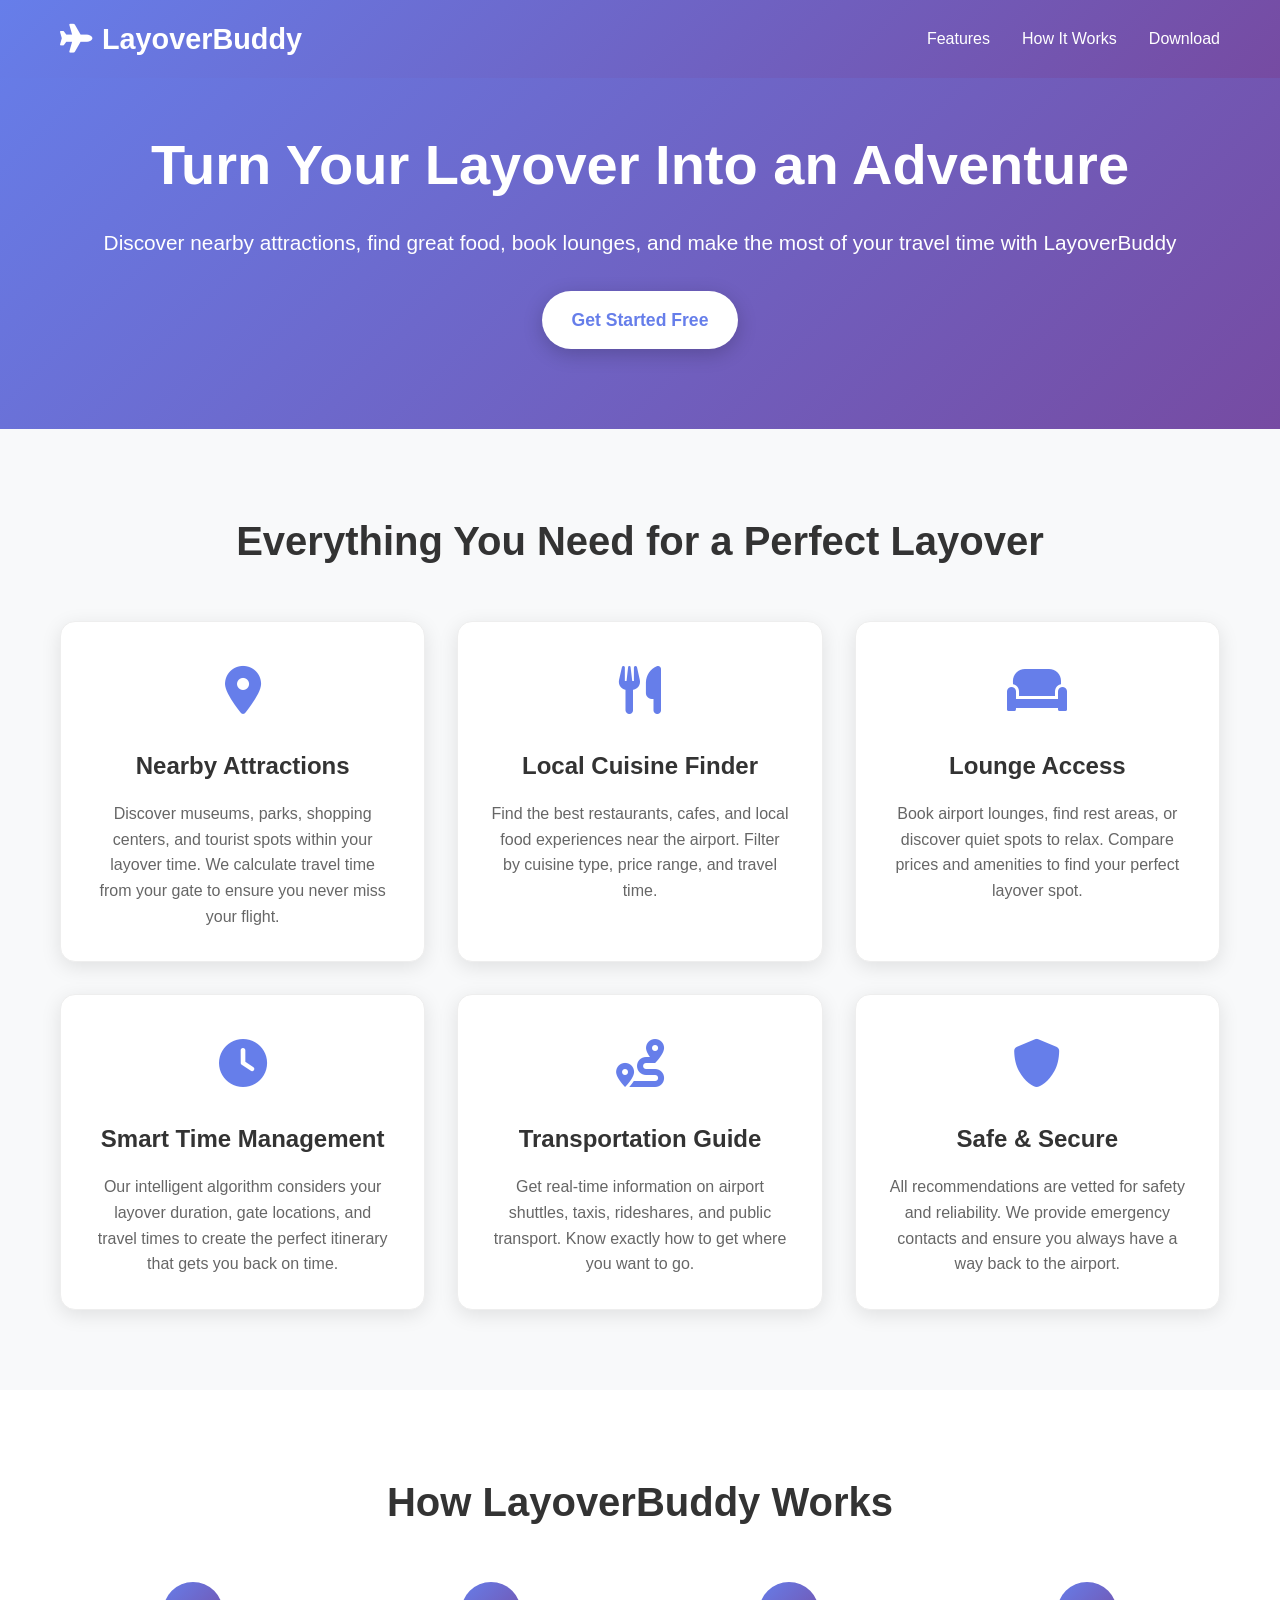
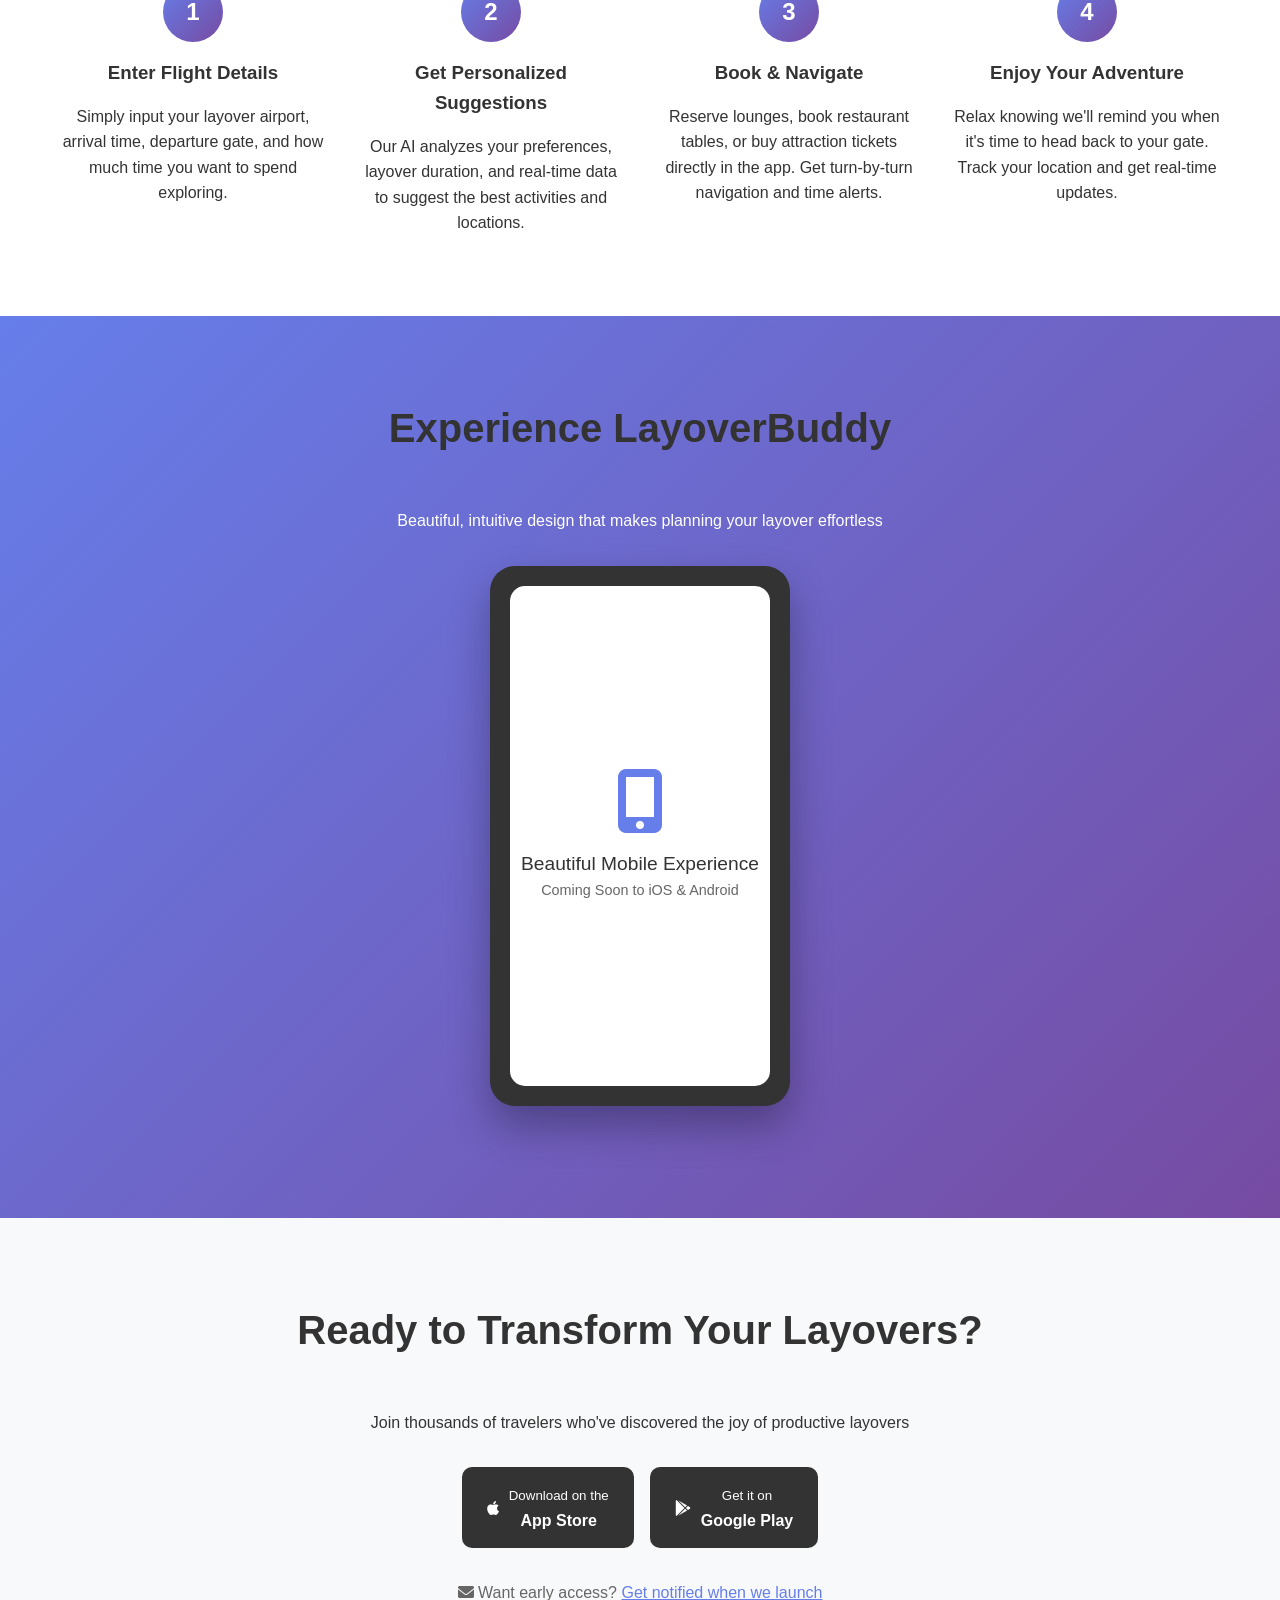
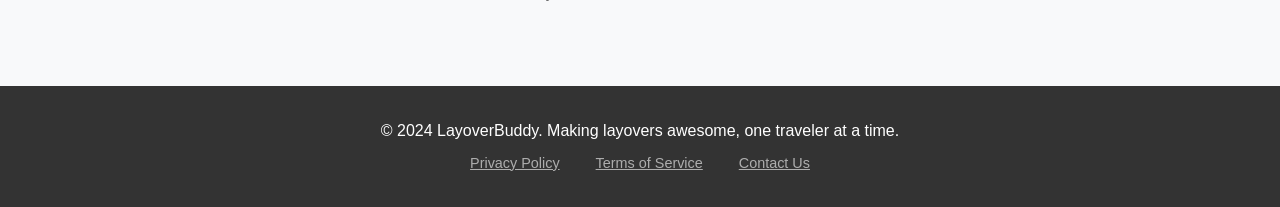
==== index.html @ 97120373 "Create LayoverBuddy landing page with responsive design and interactive features Co-authored-by: man" ====
<!DOCTYPE html>
<html lang="en">
<head>
    <meta charset="UTF-8">
    <meta name="viewport" content="width=device-width, initial-scale=1.0">
    <title>LayoverBuddy - Your Travel Companion During Layovers</title>
    <link href="https://cdnjs.cloudflare.com/ajax/libs/font-awesome/6.0.0/css/all.min.css" rel="stylesheet">
    <style>
        * {
            margin: 0;
            padding: 0;
            box-sizing: border-box;
        }

        body {
            font-family: 'Segoe UI', Tahoma, Geneva, Verdana, sans-serif;
            line-height: 1.6;
            color: #333;
            overflow-x: hidden;
        }

        .container {
            max-width: 1200px;
            margin: 0 auto;
            padding: 0 20px;
        }

        /* Header */
        header {
            background: linear-gradient(135deg, #667eea 0%, #764ba2 100%);
            color: white;
            padding: 1rem 0;
            position: fixed;
            width: 100%;
            top: 0;
            z-index: 1000;
            backdrop-filter: blur(10px);
            transition: all 0.3s ease;
        }

        nav {
            display: flex;
            justify-content: space-between;
            align-items: center;
        }

        .logo {
            font-size: 1.8rem;
            font-weight: bold;
            display: flex;
            align-items: center;
            gap: 10px;
        }

        .nav-links {
            display: flex;
            list-style: none;
            gap: 2rem;
        }

        .nav-links a {
            color: white;
            text-decoration: none;
            transition: color 0.3s ease;
        }

        .nav-links a:hover {
            color: #f0f0f0;
        }

        /* Hero Section */
        .hero {
            background: linear-gradient(135deg, #667eea 0%, #764ba2 100%);
            color: white;
            padding: 120px 0 80px;
            text-align: center;
            position: relative;
            overflow: hidden;
        }

        .hero::before {
            content: '';
            position: absolute;
            top: 0;
            left: 0;
            right: 0;
            bottom: 0;
            background: url('data:image/svg+xml,<svg xmlns="http://www.w3.org/2000/svg" viewBox="0 0 1000 1000"><polygon fill="%23ffffff05" points="0,1000 1000,800 1000,1000"/></svg>');
            background-size: cover;
        }

        .hero-content {
            position: relative;
            z-index: 2;
        }

        .hero h1 {
            font-size: 3.5rem;
            margin-bottom: 1rem;
            animation: fadeInUp 1s ease;
        }

        .hero p {
            font-size: 1.3rem;
            margin-bottom: 2rem;
            opacity: 0.9;
            animation: fadeInUp 1s ease 0.2s both;
        }

        .cta-button {
            display: inline-block;
            background: white;
            color: #667eea;
            padding: 15px 30px;
            border-radius: 50px;
            text-decoration: none;
            font-weight: bold;
            font-size: 1.1rem;
            transition: all 0.3s ease;
            animation: fadeInUp 1s ease 0.4s both;
            box-shadow: 0 5px 20px rgba(0,0,0,0.2);
        }

        .cta-button:hover {
            transform: translateY(-3px);
            box-shadow: 0 8px 25px rgba(0,0,0,0.3);
        }

        /* Features Section */
        .features {
            padding: 80px 0;
            background: #f8f9fa;
        }

        .section-title {
            text-align: center;
            font-size: 2.5rem;
            margin-bottom: 3rem;
            color: #333;
        }

        .features-grid {
            display: grid;
            grid-template-columns: repeat(auto-fit, minmax(300px, 1fr));
            gap: 2rem;
            margin-top: 3rem;
        }

        .feature-card {
            background: white;
            padding: 2rem;
            border-radius: 15px;
            text-align: center;
            box-shadow: 0 5px 20px rgba(0,0,0,0.1);
            transition: all 0.3s ease;
            border: 1px solid #eee;
        }

        .feature-card:hover {
            transform: translateY(-10px);
            box-shadow: 0 15px 35px rgba(0,0,0,0.15);
        }

        .feature-icon {
            font-size: 3rem;
            color: #667eea;
            margin-bottom: 1rem;
        }

        .feature-card h3 {
            font-size: 1.5rem;
            margin-bottom: 1rem;
            color: #333;
        }

        .feature-card p {
            color: #666;
            line-height: 1.6;
        }

        /* How It Works Section */
        .how-it-works {
            padding: 80px 0;
            background: white;
        }

        .steps {
            display: grid;
            grid-template-columns: repeat(auto-fit, minmax(250px, 1fr));
            gap: 2rem;
            margin-top: 3rem;
        }

        .step {
            text-align: center;
            position: relative;
        }

        .step-number {
            width: 60px;
            height: 60px;
            background: linear-gradient(135deg, #667eea 0%, #764ba2 100%);
            color: white;
            border-radius: 50%;
            display: flex;
            align-items: center;
            justify-content: center;
            margin: 0 auto 1rem;
            font-size: 1.5rem;
            font-weight: bold;
        }

        .step h3 {
            margin-bottom: 1rem;
            color: #333;
        }

        /* App Preview Section */
        .app-preview {
            padding: 80px 0;
            background: linear-gradient(135deg, #667eea 0%, #764ba2 100%);
            color: white;
            text-align: center;
        }

        .phone-mockup {
            max-width: 300px;
            margin: 2rem auto;
            position: relative;
        }

        .phone-frame {
            background: #333;
            border-radius: 25px;
            padding: 20px;
            box-shadow: 0 20px 40px rgba(0,0,0,0.3);
        }

        .phone-screen {
            background: white;
            border-radius: 15px;
            height: 500px;
            display: flex;
            flex-direction: column;
            justify-content: center;
            align-items: center;
            color: #333;
            font-size: 1.2rem;
        }

        /* Download Section */
        .download {
            padding: 80px 0;
            background: #f8f9fa;
            text-align: center;
        }

        .download-buttons {
            display: flex;
            justify-content: center;
            gap: 1rem;
            margin-top: 2rem;
            flex-wrap: wrap;
        }

        .download-btn {
            background: #333;
            color: white;
            padding: 15px 25px;
            border-radius: 10px;
            text-decoration: none;
            display: flex;
            align-items: center;
            gap: 10px;
            transition: all 0.3s ease;
        }

        .download-btn:hover {
            background: #555;
            transform: translateY(-2px);
        }

        /* Footer */
        footer {
            background: #333;
            color: white;
            padding: 2rem 0;
            text-align: center;
        }

        /* Animations */
        @keyframes fadeInUp {
            from {
                opacity: 0;
                transform: translateY(30px);
            }
            to {
                opacity: 1;
                transform: translateY(0);
            }
        }

        .fade-in {
            opacity: 0;
            transform: translateY(30px);
            transition: all 0.6s ease;
        }

        .fade-in.visible {
            opacity: 1;
            transform: translateY(0);
        }

        /* Responsive Design */
        @media (max-width: 768px) {
            .nav-links {
                display: none;
            }

            .hero h1 {
                font-size: 2.5rem;
            }

            .hero p {
                font-size: 1.1rem;
            }

            .features-grid {
                grid-template-columns: 1fr;
            }

            .steps {
                grid-template-columns: 1fr;
            }

            .download-buttons {
                flex-direction: column;
                align-items: center;
            }
        }

        /* Smooth scrolling */
        html {
            scroll-behavior: smooth;
        }
    </style>
</head>
<body>
    <!-- Header -->
    <header>
        <nav class="container">
            <div class="logo">
                <i class="fas fa-plane"></i>
                LayoverBuddy
            </div>
            <ul class="nav-links">
                <li><a href="#features">Features</a></li>
                <li><a href="#how-it-works">How It Works</a></li>
                <li><a href="#download">Download</a></li>
            </ul>
        </nav>
    </header>

    <!-- Hero Section -->
    <section class="hero">
        <div class="container">
            <div class="hero-content">
                <h1>Turn Your Layover Into an Adventure</h1>
                <p>Discover nearby attractions, find great food, book lounges, and make the most of your travel time with LayoverBuddy</p>
                <a href="#download" class="cta-button">Get Started Free</a>
            </div>
        </div>
    </section>

    <!-- Features Section -->
    <section class="features" id="features">
        <div class="container">
            <h2 class="section-title fade-in">Everything You Need for a Perfect Layover</h2>
            <div class="features-grid">
                <div class="feature-card fade-in">
                    <div class="feature-icon">
                        <i class="fas fa-map-marker-alt"></i>
                    </div>
                    <h3>Nearby Attractions</h3>
                    <p>Discover museums, parks, shopping centers, and tourist spots within your layover time. We calculate travel time from your gate to ensure you never miss your flight.</p>
                </div>
                <div class="feature-card fade-in">
                    <div class="feature-icon">
                        <i class="fas fa-utensils"></i>
                    </div>
                    <h3>Local Cuisine Finder</h3>
                    <p>Find the best restaurants, cafes, and local food experiences near the airport. Filter by cuisine type, price range, and travel time.</p>
                </div>
                <div class="feature-card fade-in">
                    <div class="feature-icon">
                        <i class="fas fa-couch"></i>
                    </div>
                    <h3>Lounge Access</h3>
                    <p>Book airport lounges, find rest areas, or discover quiet spots to relax. Compare prices and amenities to find your perfect layover spot.</p>
                </div>
                <div class="feature-card fade-in">
                    <div class="feature-icon">
                        <i class="fas fa-clock"></i>
                    </div>
                    <h3>Smart Time Management</h3>
                    <p>Our intelligent algorithm considers your layover duration, gate locations, and travel times to create the perfect itinerary that gets you back on time.</p>
                </div>
                <div class="feature-card fade-in">
                    <div class="feature-icon">
                        <i class="fas fa-route"></i>
                    </div>
                    <h3>Transportation Guide</h3>
                    <p>Get real-time information on airport shuttles, taxis, rideshares, and public transport. Know exactly how to get where you want to go.</p>
                </div>
                <div class="feature-card fade-in">
                    <div class="feature-icon">
                        <i class="fas fa-shield-alt"></i>
                    </div>
                    <h3>Safe & Secure</h3>
                    <p>All recommendations are vetted for safety and reliability. We provide emergency contacts and ensure you always have a way back to the airport.</p>
                </div>
            </div>
        </div>
    </section>

    <!-- How It Works Section -->
    <section class="how-it-works" id="how-it-works">
        <div class="container">
            <h2 class="section-title fade-in">How LayoverBuddy Works</h2>
            <div class="steps">
                <div class="step fade-in">
                    <div class="step-number">1</div>
                    <h3>Enter Flight Details</h3>
                    <p>Simply input your layover airport, arrival time, departure gate, and how much time you want to spend exploring.</p>
                </div>
                <div class="step fade-in">
                    <div class="step-number">2</div>
                    <h3>Get Personalized Suggestions</h3>
                    <p>Our AI analyzes your preferences, layover duration, and real-time data to suggest the best activities and locations.</p>
                </div>
                <div class="step fade-in">
                    <div class="step-number">3</div>
                    <h3>Book & Navigate</h3>
                    <p>Reserve lounges, book restaurant tables, or buy attraction tickets directly in the app. Get turn-by-turn navigation and time alerts.</p>
                </div>
                <div class="step fade-in">
                    <div class="step-number">4</div>
                    <h3>Enjoy Your Adventure</h3>
                    <p>Relax knowing we'll remind you when it's time to head back to your gate. Track your location and get real-time updates.</p>
                </div>
            </div>
        </div>
    </section>

    <!-- App Preview Section -->
    <section class="app-preview">
        <div class="container">
            <h2 class="section-title">Experience LayoverBuddy</h2>
            <p>Beautiful, intuitive design that makes planning your layover effortless</p>
            <div class="phone-mockup fade-in">
                <div class="phone-frame">
                    <div class="phone-screen">
                        <i class="fas fa-mobile-alt" style="font-size: 4rem; color: #667eea; margin-bottom: 1rem;"></i>
                        <p>Beautiful Mobile Experience</p>
                        <p style="font-size: 0.9rem; color: #666;">Coming Soon to iOS & Android</p>
                    </div>
                </div>
            </div>
        </div>
    </section>

    <!-- Download Section -->
    <section class="download" id="download">
        <div class="container">
            <h2 class="section-title fade-in">Ready to Transform Your Layovers?</h2>
            <p class="fade-in">Join thousands of travelers who've discovered the joy of productive layovers</p>
            <div class="download-buttons">
                <a href="#" class="download-btn fade-in">
                    <i class="fab fa-apple"></i>
                    <div>
                        <small>Download on the</small><br>
                        <strong>App Store</strong>
                    </div>
                </a>
                <a href="#" class="download-btn fade-in">
                    <i class="fab fa-google-play"></i>
                    <div>
                        <small>Get it on</small><br>
                        <strong>Google Play</strong>
                    </div>
                </a>
            </div>
            <p style="margin-top: 2rem; color: #666;" class="fade-in">
                <i class="fas fa-envelope"></i> 
                Want early access? <a href="mailto:hello@layoverbuddy.com" style="color: #667eea;">Get notified when we launch</a>
            </p>
        </div>
    </section>

    <!-- Footer -->
    <footer>
        <div class="container">
            <p>&copy; 2024 LayoverBuddy. Making layovers awesome, one traveler at a time.</p>
            <p style="margin-top: 0.5rem; font-size: 0.9rem; opacity: 0.8;">
                <a href="#" style="color: #ccc; margin: 0 1rem;">Privacy Policy</a>
                <a href="#" style="color: #ccc; margin: 0 1rem;">Terms of Service</a>
                <a href="#" style="color: #ccc; margin: 0 1rem;">Contact Us</a>
            </p>
        </div>
    </footer>

    <script>
        // Smooth scrolling for navigation links
        document.querySelectorAll('a[href^="#"]').forEach(anchor => {
            anchor.addEventListener('click', function (e) {
                e.preventDefault();
                const target = document.querySelector(this.getAttribute('href'));
                if (target) {
                    target.scrollIntoView({
                        behavior: 'smooth',
                        block: 'start'
                    });
                }
            });
        });

        // Intersection Observer for fade-in animations
        const observerOptions = {
            threshold: 0.1,
            rootMargin: '0px 0px -50px 0px'
        };

        const observer = new IntersectionObserver((entries) => {
            entries.forEach(entry => {
                if (entry.isIntersecting) {
                    entry.target.classList.add('visible');
                }
            });
        }, observerOptions);

        // Observe all fade-in elements
        document.querySelectorAll('.fade-in').forEach(el => {
            observer.observe(el);
        });

        // Header background change on scroll
        window.addEventListener('scroll', () => {
            const header = document.querySelector('header');
            if (window.scrollY > 100) {
                header.style.background = 'rgba(102, 126, 234, 0.95)';
            } else {
                header.style.background = 'linear-gradient(135deg, #667eea 0%, #764ba2 100%)';
            }
        });

        // Add some interactive elements
        document.querySelectorAll('.feature-card').forEach(card => {
            card.addEventListener('mouseenter', () => {
                card.style.transform = 'translateY(-10px) scale(1.02)';
            });
            
            card.addEventListener('mouseleave', () => {
                card.style.transform = 'translateY(0) scale(1)';
            });
        });
    </script>
</body>
</html>
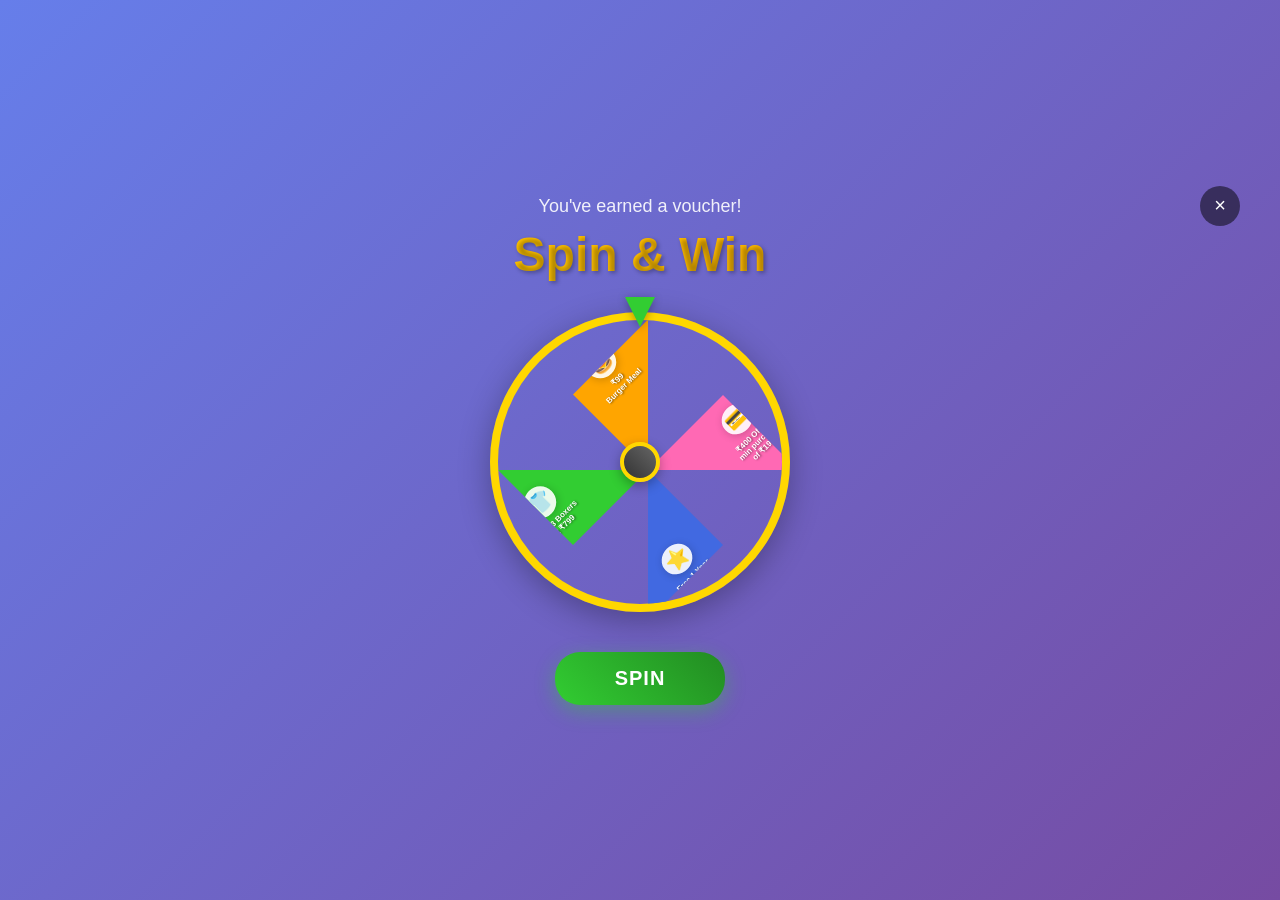
==== commit 64c508d3: "Create interactive Spin & Win wheel component with React and HTML versions Co-authored-by: manavya.d" ====
--- a/index.html
+++ b/index.html
@@ -3,8 +3,7 @@
 <head>
     <meta charset="UTF-8">
     <meta name="viewport" content="width=device-width, initial-scale=1.0">
-    <title>LayoverBuddy - Your Travel Companion During Layovers</title>
-    <link href="https://cdnjs.cloudflare.com/ajax/libs/font-awesome/6.0.0/css/all.min.css" rel="stylesheet">
+    <title>Spin & Win Wheel</title>
     <style>
         * {
             margin: 0;
@@ -13,556 +12,355 @@
         }
 
         body {
-            font-family: 'Segoe UI', Tahoma, Geneva, Verdana, sans-serif;
-            line-height: 1.6;
-            color: #333;
-            overflow-x: hidden;
-        }
-
-        .container {
-            max-width: 1200px;
-            margin: 0 auto;
-            padding: 0 20px;
-        }
-
-        /* Header */
-        header {
+            font-family: -apple-system, BlinkMacSystemFont, 'Segoe UI', Roboto, sans-serif;
+        }
+
+        .spin-wheel-container {
+            display: flex;
+            flex-direction: column;
+            align-items: center;
+            justify-content: center;
+            min-height: 100vh;
             background: linear-gradient(135deg, #667eea 0%, #764ba2 100%);
+            padding: 20px;
             color: white;
-            padding: 1rem 0;
-            position: fixed;
+        }
+
+        .header {
+            text-align: center;
+            margin-bottom: 30px;
+            position: relative;
             width: 100%;
-            top: 0;
-            z-index: 1000;
-            backdrop-filter: blur(10px);
-            transition: all 0.3s ease;
-        }
-
-        nav {
-            display: flex;
-            justify-content: space-between;
-            align-items: center;
-        }
-
-        .logo {
-            font-size: 1.8rem;
-            font-weight: bold;
-            display: flex;
-            align-items: center;
-            gap: 10px;
-        }
-
-        .nav-links {
-            display: flex;
-            list-style: none;
-            gap: 2rem;
-        }
-
-        .nav-links a {
+        }
+
+        .close-btn {
+            position: absolute;
+            top: -10px;
+            right: 20px;
+            background: rgba(0, 0, 0, 0.5);
             color: white;
-            text-decoration: none;
-            transition: color 0.3s ease;
-        }
-
-        .nav-links a:hover {
-            color: #f0f0f0;
-        }
-
-        /* Hero Section */
-        .hero {
-            background: linear-gradient(135deg, #667eea 0%, #764ba2 100%);
-            color: white;
-            padding: 120px 0 80px;
-            text-align: center;
-            position: relative;
-            overflow: hidden;
-        }
-
-        .hero::before {
-            content: '';
-            position: absolute;
-            top: 0;
-            left: 0;
-            right: 0;
-            bottom: 0;
-            background: url('data:image/svg+xml,<svg xmlns="http://www.w3.org/2000/svg" viewBox="0 0 1000 1000"><polygon fill="%23ffffff05" points="0,1000 1000,800 1000,1000"/></svg>');
-            background-size: cover;
-        }
-
-        .hero-content {
-            position: relative;
-            z-index: 2;
-        }
-
-        .hero h1 {
-            font-size: 3.5rem;
-            margin-bottom: 1rem;
-            animation: fadeInUp 1s ease;
-        }
-
-        .hero p {
-            font-size: 1.3rem;
-            margin-bottom: 2rem;
-            opacity: 0.9;
-            animation: fadeInUp 1s ease 0.2s both;
-        }
-
-        .cta-button {
-            display: inline-block;
-            background: white;
-            color: #667eea;
-            padding: 15px 30px;
-            border-radius: 50px;
-            text-decoration: none;
-            font-weight: bold;
-            font-size: 1.1rem;
-            transition: all 0.3s ease;
-            animation: fadeInUp 1s ease 0.4s both;
-            box-shadow: 0 5px 20px rgba(0,0,0,0.2);
-        }
-
-        .cta-button:hover {
-            transform: translateY(-3px);
-            box-shadow: 0 8px 25px rgba(0,0,0,0.3);
-        }
-
-        /* Features Section */
-        .features {
-            padding: 80px 0;
-            background: #f8f9fa;
-        }
-
-        .section-title {
-            text-align: center;
-            font-size: 2.5rem;
-            margin-bottom: 3rem;
-            color: #333;
-        }
-
-        .features-grid {
-            display: grid;
-            grid-template-columns: repeat(auto-fit, minmax(300px, 1fr));
-            gap: 2rem;
-            margin-top: 3rem;
-        }
-
-        .feature-card {
-            background: white;
-            padding: 2rem;
-            border-radius: 15px;
-            text-align: center;
-            box-shadow: 0 5px 20px rgba(0,0,0,0.1);
-            transition: all 0.3s ease;
-            border: 1px solid #eee;
-        }
-
-        .feature-card:hover {
-            transform: translateY(-10px);
-            box-shadow: 0 15px 35px rgba(0,0,0,0.15);
-        }
-
-        .feature-icon {
-            font-size: 3rem;
-            color: #667eea;
-            margin-bottom: 1rem;
-        }
-
-        .feature-card h3 {
-            font-size: 1.5rem;
-            margin-bottom: 1rem;
-            color: #333;
-        }
-
-        .feature-card p {
-            color: #666;
-            line-height: 1.6;
-        }
-
-        /* How It Works Section */
-        .how-it-works {
-            padding: 80px 0;
-            background: white;
-        }
-
-        .steps {
-            display: grid;
-            grid-template-columns: repeat(auto-fit, minmax(250px, 1fr));
-            gap: 2rem;
-            margin-top: 3rem;
-        }
-
-        .step {
-            text-align: center;
-            position: relative;
-        }
-
-        .step-number {
-            width: 60px;
-            height: 60px;
-            background: linear-gradient(135deg, #667eea 0%, #764ba2 100%);
-            color: white;
+            border: none;
             border-radius: 50%;
+            width: 40px;
+            height: 40px;
+            font-size: 20px;
+            cursor: pointer;
             display: flex;
             align-items: center;
             justify-content: center;
-            margin: 0 auto 1rem;
-            font-size: 1.5rem;
+        }
+
+        .close-btn:hover {
+            background: rgba(0, 0, 0, 0.7);
+        }
+
+        .header h2 {
+            font-size: 18px;
+            font-weight: 400;
+            margin: 0 0 10px 0;
+            opacity: 0.9;
+        }
+
+        .spin-win-title {
+            font-size: 48px;
             font-weight: bold;
-        }
-
-        .step h3 {
-            margin-bottom: 1rem;
-            color: #333;
-        }
-
-        /* App Preview Section */
-        .app-preview {
-            padding: 80px 0;
-            background: linear-gradient(135deg, #667eea 0%, #764ba2 100%);
-            color: white;
-            text-align: center;
-        }
-
-        .phone-mockup {
-            max-width: 300px;
-            margin: 2rem auto;
+            margin: 0;
+            background: linear-gradient(45deg, #FFD700, #FFA500);
+            -webkit-background-clip: text;
+            -webkit-text-fill-color: transparent;
+            background-clip: text;
+            text-shadow: 2px 2px 4px rgba(0, 0, 0, 0.3);
+        }
+
+        .wheel-container {
             position: relative;
-        }
-
-        .phone-frame {
-            background: #333;
-            border-radius: 25px;
-            padding: 20px;
-            box-shadow: 0 20px 40px rgba(0,0,0,0.3);
-        }
-
-        .phone-screen {
-            background: white;
-            border-radius: 15px;
-            height: 500px;
+            margin-bottom: 40px;
+        }
+
+        .wheel-pointer {
+            position: absolute;
+            top: -15px;
+            left: 50%;
+            transform: translateX(-50%);
+            width: 0;
+            height: 0;
+            border-left: 15px solid transparent;
+            border-right: 15px solid transparent;
+            border-top: 30px solid #32CD32;
+            z-index: 10;
+            filter: drop-shadow(0 2px 4px rgba(0, 0, 0, 0.3));
+        }
+
+        .wheel {
+            width: 300px;
+            height: 300px;
+            border-radius: 50%;
+            position: relative;
+            overflow: hidden;
+            border: 8px solid #FFD700;
+            box-shadow: 0 8px 32px rgba(0, 0, 0, 0.3);
+            transition: transform 3s cubic-bezier(0.23, 1, 0.32, 1);
+        }
+
+        .segment {
+            position: absolute;
+            width: 150px;
+            height: 150px;
+            transform-origin: 150px 150px;
+            clip-path: polygon(50% 50%, 100% 0%, 100% 100%);
+        }
+
+        .segment:nth-child(1) {
+            background: #FFA500;
+            transform: rotate(0deg);
+        }
+
+        .segment:nth-child(2) {
+            background: #FF69B4;
+            transform: rotate(90deg);
+        }
+
+        .segment:nth-child(3) {
+            background: #4169E1;
+            transform: rotate(180deg);
+        }
+
+        .segment:nth-child(4) {
+            background: #32CD32;
+            transform: rotate(270deg);
+        }
+
+        .segment-content {
+            position: absolute;
+            top: 20px;
+            left: 80px;
+            width: 60px;
+            height: 60px;
             display: flex;
             flex-direction: column;
+            align-items: center;
             justify-content: center;
-            align-items: center;
-            color: #333;
-            font-size: 1.2rem;
-        }
-
-        /* Download Section */
-        .download {
-            padding: 80px 0;
-            background: #f8f9fa;
             text-align: center;
-        }
-
-        .download-buttons {
-            display: flex;
-            justify-content: center;
-            gap: 1rem;
-            margin-top: 2rem;
-            flex-wrap: wrap;
-        }
-
-        .download-btn {
-            background: #333;
-            color: white;
-            padding: 15px 25px;
-            border-radius: 10px;
-            text-decoration: none;
+            transform: rotate(-45deg);
+        }
+
+        .segment:nth-child(2) .segment-content {
+            transform: rotate(-135deg);
+        }
+
+        .segment:nth-child(3) .segment-content {
+            transform: rotate(-225deg);
+        }
+
+        .segment:nth-child(4) .segment-content {
+            transform: rotate(-315deg);
+        }
+
+        .segment-logo {
+            font-size: 20px;
+            margin-bottom: 5px;
+            background: rgba(255, 255, 255, 0.9);
+            border-radius: 50%;
+            width: 32px;
+            height: 32px;
             display: flex;
             align-items: center;
-            gap: 10px;
+            justify-content: center;
+            box-shadow: 0 2px 8px rgba(0, 0, 0, 0.2);
+        }
+
+        .segment-text {
+            font-size: 8px;
+            font-weight: bold;
+            color: white;
+            text-shadow: 1px 1px 2px rgba(0, 0, 0, 0.5);
+            white-space: pre-line;
+            line-height: 1.1;
+        }
+
+        .wheel-center {
+            position: absolute;
+            top: 50%;
+            left: 50%;
+            transform: translate(-50%, -50%);
+            width: 40px;
+            height: 40px;
+            background: linear-gradient(45deg, #333, #666);
+            border-radius: 50%;
+            border: 4px solid #FFD700;
+            z-index: 5;
+            box-shadow: 0 4px 12px rgba(0, 0, 0, 0.3);
+        }
+
+        .spin-button {
+            background: linear-gradient(45deg, #32CD32, #228B22);
+            color: white;
+            border: none;
+            border-radius: 25px;
+            padding: 15px 60px;
+            font-size: 20px;
+            font-weight: bold;
+            cursor: pointer;
+            box-shadow: 0 6px 20px rgba(50, 205, 50, 0.4);
             transition: all 0.3s ease;
-        }
-
-        .download-btn:hover {
-            background: #555;
+            text-transform: uppercase;
+            letter-spacing: 1px;
+        }
+
+        .spin-button:hover:not(:disabled) {
+            background: linear-gradient(45deg, #228B22, #32CD32);
             transform: translateY(-2px);
-        }
-
-        /* Footer */
-        footer {
-            background: #333;
-            color: white;
-            padding: 2rem 0;
-            text-align: center;
-        }
-
-        /* Animations */
-        @keyframes fadeInUp {
-            from {
-                opacity: 0;
-                transform: translateY(30px);
-            }
-            to {
-                opacity: 1;
-                transform: translateY(0);
-            }
-        }
-
-        .fade-in {
-            opacity: 0;
-            transform: translateY(30px);
-            transition: all 0.6s ease;
-        }
-
-        .fade-in.visible {
-            opacity: 1;
-            transform: translateY(0);
-        }
-
-        /* Responsive Design */
-        @media (max-width: 768px) {
-            .nav-links {
-                display: none;
-            }
-
-            .hero h1 {
-                font-size: 2.5rem;
-            }
-
-            .hero p {
-                font-size: 1.1rem;
-            }
-
-            .features-grid {
-                grid-template-columns: 1fr;
-            }
-
-            .steps {
-                grid-template-columns: 1fr;
-            }
-
-            .download-buttons {
-                flex-direction: column;
-                align-items: center;
-            }
-        }
-
-        /* Smooth scrolling */
-        html {
-            scroll-behavior: smooth;
+            box-shadow: 0 8px 25px rgba(50, 205, 50, 0.6);
+        }
+
+        .spin-button:disabled {
+            opacity: 0.7;
+            cursor: not-allowed;
+            transform: none;
+        }
+
+        .spin-button.spinning {
+            animation: pulse 1s infinite;
+        }
+
+        @keyframes pulse {
+            0% { transform: scale(1); }
+            50% { transform: scale(1.05); }
+            100% { transform: scale(1); }
+        }
+
+        /* Mobile responsiveness */
+        @media (max-width: 480px) {
+            .spin-wheel-container {
+                padding: 10px;
+            }
+            
+            .spin-win-title {
+                font-size: 36px;
+            }
+            
+            .wheel {
+                width: 250px;
+                height: 250px;
+            }
+            
+            .segment {
+                width: 125px;
+                height: 125px;
+                transform-origin: 125px 125px;
+            }
+            
+            .segment-content {
+                top: 15px;
+                left: 65px;
+                width: 50px;
+                height: 50px;
+            }
+            
+            .segment-text {
+                font-size: 7px;
+            }
+            
+            .segment-logo {
+                font-size: 16px;
+                width: 28px;
+                height: 28px;
+            }
         }
     </style>
 </head>
 <body>
-    <!-- Header -->
-    <header>
-        <nav class="container">
-            <div class="logo">
-                <i class="fas fa-plane"></i>
-                LayoverBuddy
-            </div>
-            <ul class="nav-links">
-                <li><a href="#features">Features</a></li>
-                <li><a href="#how-it-works">How It Works</a></li>
-                <li><a href="#download">Download</a></li>
-            </ul>
-        </nav>
-    </header>
-
-    <!-- Hero Section -->
-    <section class="hero">
-        <div class="container">
-            <div class="hero-content">
-                <h1>Turn Your Layover Into an Adventure</h1>
-                <p>Discover nearby attractions, find great food, book lounges, and make the most of your travel time with LayoverBuddy</p>
-                <a href="#download" class="cta-button">Get Started Free</a>
+    <div class="spin-wheel-container">
+        <div class="header">
+            <button class="close-btn">×</button>
+            <h2>You've earned a voucher!</h2>
+            <h1 class="spin-win-title">Spin & Win</h1>
+        </div>
+
+        <div class="wheel-container">
+            <div class="wheel-pointer"></div>
+            <div class="wheel" id="wheel">
+                <div class="segment">
+                    <div class="segment-content">
+                        <div class="segment-logo">🍔</div>
+                        <div class="segment-text">₹99<br>Burger Meal</div>
+                    </div>
+                </div>
+                <div class="segment">
+                    <div class="segment-content">
+                        <div class="segment-logo">💳</div>
+                        <div class="segment-text">₹400 Off on<br>min purchase<br>of ₹1999</div>
+                    </div>
+                </div>
+                <div class="segment">
+                    <div class="segment-content">
+                        <div class="segment-logo">⭐</div>
+                        <div class="segment-text">Free 1 Year<br>GOLD MAX<br>MEMBERSHIP</div>
+                    </div>
+                </div>
+                <div class="segment">
+                    <div class="segment-content">
+                        <div class="segment-logo">👕</div>
+                        <div class="segment-text">Buy 3 Boxers<br>at ₹799</div>
+                    </div>
+                </div>
+                <div class="wheel-center"></div>
             </div>
         </div>
-    </section>
-
-    <!-- Features Section -->
-    <section class="features" id="features">
-        <div class="container">
-            <h2 class="section-title fade-in">Everything You Need for a Perfect Layover</h2>
-            <div class="features-grid">
-                <div class="feature-card fade-in">
-                    <div class="feature-icon">
-                        <i class="fas fa-map-marker-alt"></i>
-                    </div>
-                    <h3>Nearby Attractions</h3>
-                    <p>Discover museums, parks, shopping centers, and tourist spots within your layover time. We calculate travel time from your gate to ensure you never miss your flight.</p>
-                </div>
-                <div class="feature-card fade-in">
-                    <div class="feature-icon">
-                        <i class="fas fa-utensils"></i>
-                    </div>
-                    <h3>Local Cuisine Finder</h3>
-                    <p>Find the best restaurants, cafes, and local food experiences near the airport. Filter by cuisine type, price range, and travel time.</p>
-                </div>
-                <div class="feature-card fade-in">
-                    <div class="feature-icon">
-                        <i class="fas fa-couch"></i>
-                    </div>
-                    <h3>Lounge Access</h3>
-                    <p>Book airport lounges, find rest areas, or discover quiet spots to relax. Compare prices and amenities to find your perfect layover spot.</p>
-                </div>
-                <div class="feature-card fade-in">
-                    <div class="feature-icon">
-                        <i class="fas fa-clock"></i>
-                    </div>
-                    <h3>Smart Time Management</h3>
-                    <p>Our intelligent algorithm considers your layover duration, gate locations, and travel times to create the perfect itinerary that gets you back on time.</p>
-                </div>
-                <div class="feature-card fade-in">
-                    <div class="feature-icon">
-                        <i class="fas fa-route"></i>
-                    </div>
-                    <h3>Transportation Guide</h3>
-                    <p>Get real-time information on airport shuttles, taxis, rideshares, and public transport. Know exactly how to get where you want to go.</p>
-                </div>
-                <div class="feature-card fade-in">
-                    <div class="feature-icon">
-                        <i class="fas fa-shield-alt"></i>
-                    </div>
-                    <h3>Safe & Secure</h3>
-                    <p>All recommendations are vetted for safety and reliability. We provide emergency contacts and ensure you always have a way back to the airport.</p>
-                </div>
-            </div>
-        </div>
-    </section>
-
-    <!-- How It Works Section -->
-    <section class="how-it-works" id="how-it-works">
-        <div class="container">
-            <h2 class="section-title fade-in">How LayoverBuddy Works</h2>
-            <div class="steps">
-                <div class="step fade-in">
-                    <div class="step-number">1</div>
-                    <h3>Enter Flight Details</h3>
-                    <p>Simply input your layover airport, arrival time, departure gate, and how much time you want to spend exploring.</p>
-                </div>
-                <div class="step fade-in">
-                    <div class="step-number">2</div>
-                    <h3>Get Personalized Suggestions</h3>
-                    <p>Our AI analyzes your preferences, layover duration, and real-time data to suggest the best activities and locations.</p>
-                </div>
-                <div class="step fade-in">
-                    <div class="step-number">3</div>
-                    <h3>Book & Navigate</h3>
-                    <p>Reserve lounges, book restaurant tables, or buy attraction tickets directly in the app. Get turn-by-turn navigation and time alerts.</p>
-                </div>
-                <div class="step fade-in">
-                    <div class="step-number">4</div>
-                    <h3>Enjoy Your Adventure</h3>
-                    <p>Relax knowing we'll remind you when it's time to head back to your gate. Track your location and get real-time updates.</p>
-                </div>
-            </div>
-        </div>
-    </section>
-
-    <!-- App Preview Section -->
-    <section class="app-preview">
-        <div class="container">
-            <h2 class="section-title">Experience LayoverBuddy</h2>
-            <p>Beautiful, intuitive design that makes planning your layover effortless</p>
-            <div class="phone-mockup fade-in">
-                <div class="phone-frame">
-                    <div class="phone-screen">
-                        <i class="fas fa-mobile-alt" style="font-size: 4rem; color: #667eea; margin-bottom: 1rem;"></i>
-                        <p>Beautiful Mobile Experience</p>
-                        <p style="font-size: 0.9rem; color: #666;">Coming Soon to iOS & Android</p>
-                    </div>
-                </div>
-            </div>
-        </div>
-    </section>
-
-    <!-- Download Section -->
-    <section class="download" id="download">
-        <div class="container">
-            <h2 class="section-title fade-in">Ready to Transform Your Layovers?</h2>
-            <p class="fade-in">Join thousands of travelers who've discovered the joy of productive layovers</p>
-            <div class="download-buttons">
-                <a href="#" class="download-btn fade-in">
-                    <i class="fab fa-apple"></i>
-                    <div>
-                        <small>Download on the</small><br>
-                        <strong>App Store</strong>
-                    </div>
-                </a>
-                <a href="#" class="download-btn fade-in">
-                    <i class="fab fa-google-play"></i>
-                    <div>
-                        <small>Get it on</small><br>
-                        <strong>Google Play</strong>
-                    </div>
-                </a>
-            </div>
-            <p style="margin-top: 2rem; color: #666;" class="fade-in">
-                <i class="fas fa-envelope"></i> 
-                Want early access? <a href="mailto:hello@layoverbuddy.com" style="color: #667eea;">Get notified when we launch</a>
-            </p>
-        </div>
-    </section>
-
-    <!-- Footer -->
-    <footer>
-        <div class="container">
-            <p>&copy; 2024 LayoverBuddy. Making layovers awesome, one traveler at a time.</p>
-            <p style="margin-top: 0.5rem; font-size: 0.9rem; opacity: 0.8;">
-                <a href="#" style="color: #ccc; margin: 0 1rem;">Privacy Policy</a>
-                <a href="#" style="color: #ccc; margin: 0 1rem;">Terms of Service</a>
-                <a href="#" style="color: #ccc; margin: 0 1rem;">Contact Us</a>
-            </p>
-        </div>
-    </footer>
+
+        <button class="spin-button" id="spinButton">Spin</button>
+    </div>
 
     <script>
-        // Smooth scrolling for navigation links
-        document.querySelectorAll('a[href^="#"]').forEach(anchor => {
-            anchor.addEventListener('click', function (e) {
-                e.preventDefault();
-                const target = document.querySelector(this.getAttribute('href'));
-                if (target) {
-                    target.scrollIntoView({
-                        behavior: 'smooth',
-                        block: 'start'
-                    });
-                }
-            });
-        });
-
-        // Intersection Observer for fade-in animations
-        const observerOptions = {
-            threshold: 0.1,
-            rootMargin: '0px 0px -50px 0px'
-        };
-
-        const observer = new IntersectionObserver((entries) => {
-            entries.forEach(entry => {
-                if (entry.isIntersecting) {
-                    entry.target.classList.add('visible');
-                }
-            });
-        }, observerOptions);
-
-        // Observe all fade-in elements
-        document.querySelectorAll('.fade-in').forEach(el => {
-            observer.observe(el);
-        });
-
-        // Header background change on scroll
-        window.addEventListener('scroll', () => {
-            const header = document.querySelector('header');
-            if (window.scrollY > 100) {
-                header.style.background = 'rgba(102, 126, 234, 0.95)';
-            } else {
-                header.style.background = 'linear-gradient(135deg, #667eea 0%, #764ba2 100%)';
-            }
-        });
-
-        // Add some interactive elements
-        document.querySelectorAll('.feature-card').forEach(card => {
-            card.addEventListener('mouseenter', () => {
-                card.style.transform = 'translateY(-10px) scale(1.02)';
-            });
-            
-            card.addEventListener('mouseleave', () => {
-                card.style.transform = 'translateY(0) scale(1)';
-            });
-        });
+        let isSpinning = false;
+        let rotation = 0;
+
+        const wheel = document.getElementById('wheel');
+        const spinButton = document.getElementById('spinButton');
+
+        function handleSpin() {
+            if (isSpinning) return;
+
+            isSpinning = true;
+            spinButton.textContent = 'Spinning...';
+            spinButton.disabled = true;
+            spinButton.classList.add('spinning');
+            
+            // Generate random rotation (multiple full rotations + random final position)
+            const minRotation = 1440; // 4 full rotations
+            const maxRotation = 2160; // 6 full rotations
+            const randomRotation = Math.random() * (maxRotation - minRotation) + minRotation;
+            const newRotation = rotation + randomRotation;
+            
+            rotation = newRotation;
+            wheel.style.transform = `rotate(${rotation}deg)`;
+
+            // Reset spinning state after animation completes
+            setTimeout(() => {
+                isSpinning = false;
+                spinButton.textContent = 'Spin';
+                spinButton.disabled = false;
+                spinButton.classList.remove('spinning');
+                
+                // Determine which segment won (simplified calculation)
+                const normalizedRotation = (rotation % 360 + 360) % 360;
+                const segmentAngle = 90; // 360/4 segments
+                const winningSegment = Math.floor((360 - normalizedRotation + 45) / segmentAngle) % 4;
+                
+                const prizes = [
+                    '₹99 Burger Meal',
+                    '₹400 Off on minimum purchase of ₹1999',
+                    'Free 1 Year GOLD MAX MEMBERSHIP',
+                    'Buy 3 Boxers at ₹799'
+                ];
+                
+                setTimeout(() => {
+                    alert(`Congratulations! You won: ${prizes[winningSegment]}`);
+                }, 500);
+            }, 3000);
+        }
+
+        spinButton.addEventListener('click', handleSpin);
     </script>
 </body>
 </html>
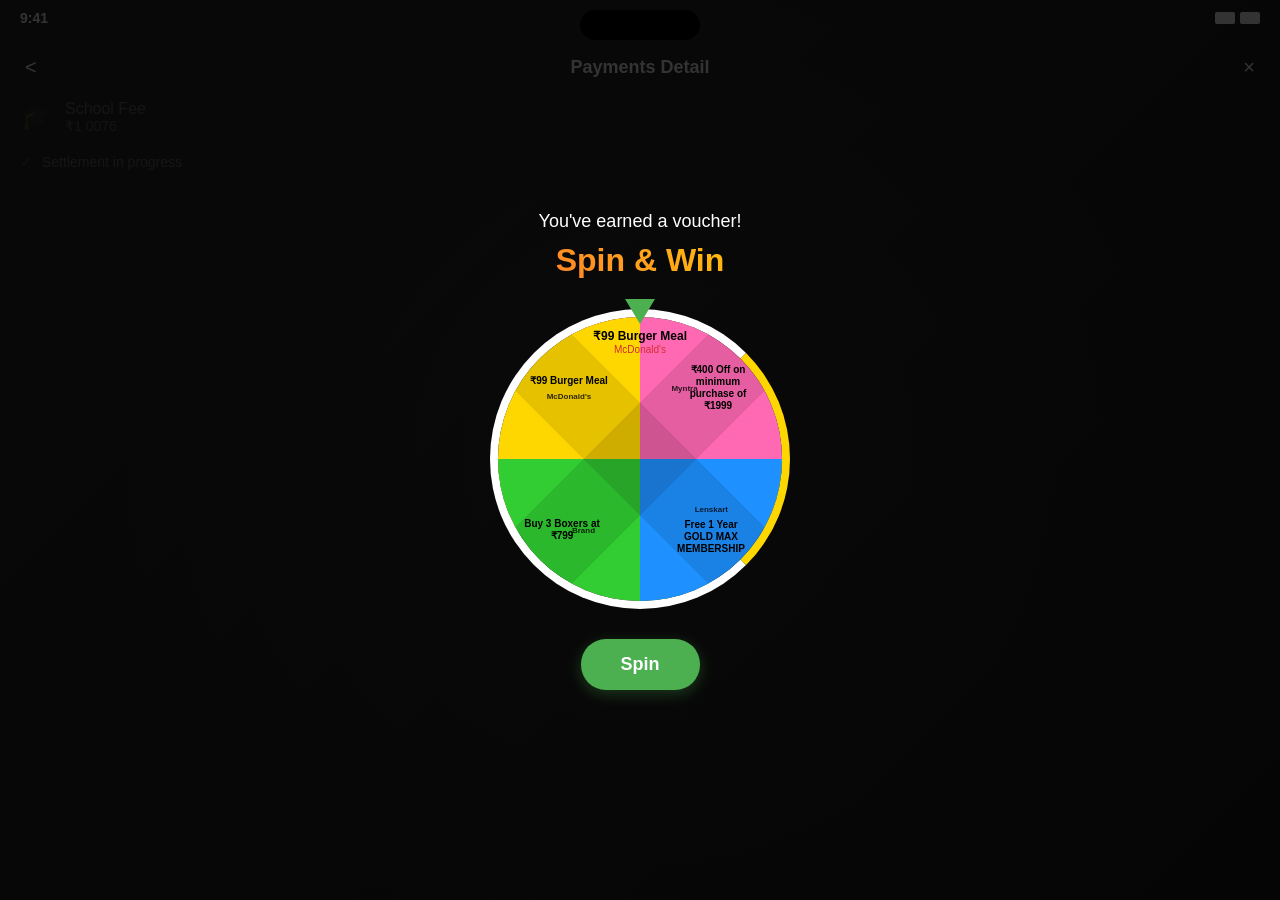
==== commit 29c44f18: "Create Spin & Win wheel component with interactive design and functionality Co-authored-by: manavya." ====
--- a/index.html
+++ b/index.html
@@ -3,364 +3,67 @@
 <head>
     <meta charset="UTF-8">
     <meta name="viewport" content="width=device-width, initial-scale=1.0">
-    <title>Spin & Win Wheel</title>
-    <style>
-        * {
-            margin: 0;
-            padding: 0;
-            box-sizing: border-box;
-        }
-
-        body {
-            font-family: -apple-system, BlinkMacSystemFont, 'Segoe UI', Roboto, sans-serif;
-        }
-
-        .spin-wheel-container {
-            display: flex;
-            flex-direction: column;
-            align-items: center;
-            justify-content: center;
-            min-height: 100vh;
-            background: linear-gradient(135deg, #667eea 0%, #764ba2 100%);
-            padding: 20px;
-            color: white;
-        }
-
-        .header {
-            text-align: center;
-            margin-bottom: 30px;
-            position: relative;
-            width: 100%;
-        }
-
-        .close-btn {
-            position: absolute;
-            top: -10px;
-            right: 20px;
-            background: rgba(0, 0, 0, 0.5);
-            color: white;
-            border: none;
-            border-radius: 50%;
-            width: 40px;
-            height: 40px;
-            font-size: 20px;
-            cursor: pointer;
-            display: flex;
-            align-items: center;
-            justify-content: center;
-        }
-
-        .close-btn:hover {
-            background: rgba(0, 0, 0, 0.7);
-        }
-
-        .header h2 {
-            font-size: 18px;
-            font-weight: 400;
-            margin: 0 0 10px 0;
-            opacity: 0.9;
-        }
-
-        .spin-win-title {
-            font-size: 48px;
-            font-weight: bold;
-            margin: 0;
-            background: linear-gradient(45deg, #FFD700, #FFA500);
-            -webkit-background-clip: text;
-            -webkit-text-fill-color: transparent;
-            background-clip: text;
-            text-shadow: 2px 2px 4px rgba(0, 0, 0, 0.3);
-        }
-
-        .wheel-container {
-            position: relative;
-            margin-bottom: 40px;
-        }
-
-        .wheel-pointer {
-            position: absolute;
-            top: -15px;
-            left: 50%;
-            transform: translateX(-50%);
-            width: 0;
-            height: 0;
-            border-left: 15px solid transparent;
-            border-right: 15px solid transparent;
-            border-top: 30px solid #32CD32;
-            z-index: 10;
-            filter: drop-shadow(0 2px 4px rgba(0, 0, 0, 0.3));
-        }
-
-        .wheel {
-            width: 300px;
-            height: 300px;
-            border-radius: 50%;
-            position: relative;
-            overflow: hidden;
-            border: 8px solid #FFD700;
-            box-shadow: 0 8px 32px rgba(0, 0, 0, 0.3);
-            transition: transform 3s cubic-bezier(0.23, 1, 0.32, 1);
-        }
-
-        .segment {
-            position: absolute;
-            width: 150px;
-            height: 150px;
-            transform-origin: 150px 150px;
-            clip-path: polygon(50% 50%, 100% 0%, 100% 100%);
-        }
-
-        .segment:nth-child(1) {
-            background: #FFA500;
-            transform: rotate(0deg);
-        }
-
-        .segment:nth-child(2) {
-            background: #FF69B4;
-            transform: rotate(90deg);
-        }
-
-        .segment:nth-child(3) {
-            background: #4169E1;
-            transform: rotate(180deg);
-        }
-
-        .segment:nth-child(4) {
-            background: #32CD32;
-            transform: rotate(270deg);
-        }
-
-        .segment-content {
-            position: absolute;
-            top: 20px;
-            left: 80px;
-            width: 60px;
-            height: 60px;
-            display: flex;
-            flex-direction: column;
-            align-items: center;
-            justify-content: center;
-            text-align: center;
-            transform: rotate(-45deg);
-        }
-
-        .segment:nth-child(2) .segment-content {
-            transform: rotate(-135deg);
-        }
-
-        .segment:nth-child(3) .segment-content {
-            transform: rotate(-225deg);
-        }
-
-        .segment:nth-child(4) .segment-content {
-            transform: rotate(-315deg);
-        }
-
-        .segment-logo {
-            font-size: 20px;
-            margin-bottom: 5px;
-            background: rgba(255, 255, 255, 0.9);
-            border-radius: 50%;
-            width: 32px;
-            height: 32px;
-            display: flex;
-            align-items: center;
-            justify-content: center;
-            box-shadow: 0 2px 8px rgba(0, 0, 0, 0.2);
-        }
-
-        .segment-text {
-            font-size: 8px;
-            font-weight: bold;
-            color: white;
-            text-shadow: 1px 1px 2px rgba(0, 0, 0, 0.5);
-            white-space: pre-line;
-            line-height: 1.1;
-        }
-
-        .wheel-center {
-            position: absolute;
-            top: 50%;
-            left: 50%;
-            transform: translate(-50%, -50%);
-            width: 40px;
-            height: 40px;
-            background: linear-gradient(45deg, #333, #666);
-            border-radius: 50%;
-            border: 4px solid #FFD700;
-            z-index: 5;
-            box-shadow: 0 4px 12px rgba(0, 0, 0, 0.3);
-        }
-
-        .spin-button {
-            background: linear-gradient(45deg, #32CD32, #228B22);
-            color: white;
-            border: none;
-            border-radius: 25px;
-            padding: 15px 60px;
-            font-size: 20px;
-            font-weight: bold;
-            cursor: pointer;
-            box-shadow: 0 6px 20px rgba(50, 205, 50, 0.4);
-            transition: all 0.3s ease;
-            text-transform: uppercase;
-            letter-spacing: 1px;
-        }
-
-        .spin-button:hover:not(:disabled) {
-            background: linear-gradient(45deg, #228B22, #32CD32);
-            transform: translateY(-2px);
-            box-shadow: 0 8px 25px rgba(50, 205, 50, 0.6);
-        }
-
-        .spin-button:disabled {
-            opacity: 0.7;
-            cursor: not-allowed;
-            transform: none;
-        }
-
-        .spin-button.spinning {
-            animation: pulse 1s infinite;
-        }
-
-        @keyframes pulse {
-            0% { transform: scale(1); }
-            50% { transform: scale(1.05); }
-            100% { transform: scale(1); }
-        }
-
-        /* Mobile responsiveness */
-        @media (max-width: 480px) {
-            .spin-wheel-container {
-                padding: 10px;
-            }
-            
-            .spin-win-title {
-                font-size: 36px;
-            }
-            
-            .wheel {
-                width: 250px;
-                height: 250px;
-            }
-            
-            .segment {
-                width: 125px;
-                height: 125px;
-                transform-origin: 125px 125px;
-            }
-            
-            .segment-content {
-                top: 15px;
-                left: 65px;
-                width: 50px;
-                height: 50px;
-            }
-            
-            .segment-text {
-                font-size: 7px;
-            }
-            
-            .segment-logo {
-                font-size: 16px;
-                width: 28px;
-                height: 28px;
-            }
-        }
-    </style>
+    <title>Spin & Win - Payments Detail</title>
+    <link rel="stylesheet" href="styles.css">
 </head>
 <body>
-    <div class="spin-wheel-container">
-        <div class="header">
-            <button class="close-btn">×</button>
-            <h2>You've earned a voucher!</h2>
-            <h1 class="spin-win-title">Spin & Win</h1>
-        </div>
-
-        <div class="wheel-container">
-            <div class="wheel-pointer"></div>
-            <div class="wheel" id="wheel">
-                <div class="segment">
-                    <div class="segment-content">
-                        <div class="segment-logo">🍔</div>
-                        <div class="segment-text">₹99<br>Burger Meal</div>
-                    </div>
-                </div>
-                <div class="segment">
-                    <div class="segment-content">
-                        <div class="segment-logo">💳</div>
-                        <div class="segment-text">₹400 Off on<br>min purchase<br>of ₹1999</div>
-                    </div>
-                </div>
-                <div class="segment">
-                    <div class="segment-content">
-                        <div class="segment-logo">⭐</div>
-                        <div class="segment-text">Free 1 Year<br>GOLD MAX<br>MEMBERSHIP</div>
-                    </div>
-                </div>
-                <div class="segment">
-                    <div class="segment-content">
-                        <div class="segment-logo">👕</div>
-                        <div class="segment-text">Buy 3 Boxers<br>at ₹799</div>
-                    </div>
-                </div>
-                <div class="wheel-center"></div>
+    <div class="app-container">
+        <!-- Status Bar -->
+        <div class="status-bar">
+            <span class="time">9:41</span>
+            <div class="status-icons">
+                <span class="signal"></span>
+                <span class="wifi"></span>
             </div>
         </div>
-
-        <button class="spin-button" id="spinButton">Spin</button>
+        
+        <!-- Dynamic Island -->
+        <div class="dynamic-island"></div>
+        
+        <!-- Navigation Bar -->
+        <div class="nav-bar">
+            <button class="back-btn">&lt;</button>
+            <h1 class="nav-title">Payments Detail</h1>
+            <button class="close-btn">×</button>
+        </div>
+        
+        <!-- Background Content (Partially Visible) -->
+        <div class="background-content">
+            <div class="payment-item">
+                <div class="payment-icon">🎓</div>
+                <div class="payment-details">
+                    <div class="payment-title">School Fee</div>
+                    <div class="payment-amount">₹1 0076</div>
+                </div>
+            </div>
+            <div class="timeline">
+                <div class="timeline-item">
+                    <div class="checkmark">✓</div>
+                    <span>Settlement in progress</span>
+                </div>
+            </div>
+        </div>
+        
+        <!-- Spin & Win Overlay -->
+        <div class="overlay">
+            <div class="overlay-content">
+                <h2 class="overlay-title">You've earned a voucher!</h2>
+                <h1 class="spin-win-title">Spin & Win</h1>
+                
+                <!-- Spin Wheel Container -->
+                <div class="wheel-container">
+                    <div class="wheel" id="spinWheel">
+                        <!-- Wheel segments will be created by CSS -->
+                    </div>
+                    <div class="wheel-pointer"></div>
+                </div>
+                
+                <!-- Spin Button -->
+                <button class="spin-btn" id="spinButton">Spin</button>
+            </div>
+        </div>
     </div>
-
-    <script>
-        let isSpinning = false;
-        let rotation = 0;
-
-        const wheel = document.getElementById('wheel');
-        const spinButton = document.getElementById('spinButton');
-
-        function handleSpin() {
-            if (isSpinning) return;
-
-            isSpinning = true;
-            spinButton.textContent = 'Spinning...';
-            spinButton.disabled = true;
-            spinButton.classList.add('spinning');
-            
-            // Generate random rotation (multiple full rotations + random final position)
-            const minRotation = 1440; // 4 full rotations
-            const maxRotation = 2160; // 6 full rotations
-            const randomRotation = Math.random() * (maxRotation - minRotation) + minRotation;
-            const newRotation = rotation + randomRotation;
-            
-            rotation = newRotation;
-            wheel.style.transform = `rotate(${rotation}deg)`;
-
-            // Reset spinning state after animation completes
-            setTimeout(() => {
-                isSpinning = false;
-                spinButton.textContent = 'Spin';
-                spinButton.disabled = false;
-                spinButton.classList.remove('spinning');
-                
-                // Determine which segment won (simplified calculation)
-                const normalizedRotation = (rotation % 360 + 360) % 360;
-                const segmentAngle = 90; // 360/4 segments
-                const winningSegment = Math.floor((360 - normalizedRotation + 45) / segmentAngle) % 4;
-                
-                const prizes = [
-                    '₹99 Burger Meal',
-                    '₹400 Off on minimum purchase of ₹1999',
-                    'Free 1 Year GOLD MAX MEMBERSHIP',
-                    'Buy 3 Boxers at ₹799'
-                ];
-                
-                setTimeout(() => {
-                    alert(`Congratulations! You won: ${prizes[winningSegment]}`);
-                }, 500);
-            }, 3000);
-        }
-
-        spinButton.addEventListener('click', handleSpin);
-    </script>
+    
+    <script src="script.js"></script>
 </body>
 </html>
--- a/styles.css
+++ b/styles.css
@@ -0,0 +1,353 @@
+* {
+    margin: 0;
+    padding: 0;
+    box-sizing: border-box;
+}
+
+body {
+    font-family: -apple-system, BlinkMacSystemFont, 'Segoe UI', Roboto, sans-serif;
+    background: linear-gradient(135deg, #2a2a2a 0%, #1a1a1a 100%);
+    min-height: 100vh;
+    position: relative;
+    overflow: hidden;
+}
+
+/* Background Pattern */
+body::before {
+    content: '';
+    position: absolute;
+    top: 0;
+    left: 0;
+    right: 0;
+    bottom: 0;
+    background: radial-gradient(circle at center, rgba(255,255,255,0.05) 0%, transparent 70%);
+    pointer-events: none;
+}
+
+.app-container {
+    position: relative;
+    min-height: 100vh;
+    padding: 0;
+}
+
+/* Status Bar */
+.status-bar {
+    display: flex;
+    justify-content: space-between;
+    align-items: center;
+    padding: 10px 20px;
+    color: white;
+    font-size: 14px;
+    font-weight: 600;
+    z-index: 1000;
+    position: relative;
+}
+
+.status-icons {
+    display: flex;
+    gap: 5px;
+}
+
+.signal, .wifi {
+    width: 20px;
+    height: 12px;
+    background: white;
+    border-radius: 2px;
+}
+
+/* Dynamic Island */
+.dynamic-island {
+    position: absolute;
+    top: 10px;
+    left: 50%;
+    transform: translateX(-50%);
+    width: 120px;
+    height: 30px;
+    background: black;
+    border-radius: 15px;
+    z-index: 1001;
+}
+
+/* Navigation Bar */
+.nav-bar {
+    display: flex;
+    justify-content: space-between;
+    align-items: center;
+    padding: 15px 20px;
+    color: white;
+    position: relative;
+    z-index: 1000;
+}
+
+.back-btn, .close-btn {
+    background: none;
+    border: none;
+    color: white;
+    font-size: 20px;
+    cursor: pointer;
+    padding: 5px;
+}
+
+.nav-title {
+    font-size: 18px;
+    font-weight: 600;
+}
+
+/* Background Content */
+.background-content {
+    position: absolute;
+    top: 100px;
+    left: 20px;
+    right: 20px;
+    opacity: 0.3;
+    z-index: 1;
+}
+
+.payment-item {
+    display: flex;
+    align-items: center;
+    gap: 15px;
+    margin-bottom: 20px;
+    color: white;
+}
+
+.payment-icon {
+    font-size: 24px;
+}
+
+.payment-title {
+    font-size: 16px;
+    font-weight: 500;
+}
+
+.payment-amount {
+    font-size: 14px;
+    opacity: 0.8;
+}
+
+.timeline {
+    margin-top: 20px;
+}
+
+.timeline-item {
+    display: flex;
+    align-items: center;
+    gap: 10px;
+    color: white;
+    font-size: 14px;
+}
+
+.checkmark {
+    color: #4CAF50;
+    font-weight: bold;
+}
+
+/* Overlay */
+.overlay {
+    position: absolute;
+    top: 0;
+    left: 0;
+    right: 0;
+    bottom: 0;
+    background: rgba(0, 0, 0, 0.8);
+    display: flex;
+    align-items: center;
+    justify-content: center;
+    z-index: 2000;
+}
+
+.overlay-content {
+    text-align: center;
+    color: white;
+    padding: 20px;
+    max-width: 400px;
+    width: 100%;
+}
+
+.overlay-title {
+    font-size: 18px;
+    margin-bottom: 10px;
+    font-weight: 400;
+}
+
+.spin-win-title {
+    font-size: 32px;
+    font-weight: bold;
+    background: linear-gradient(45deg, #FF6B35, #FFD700);
+    -webkit-background-clip: text;
+    -webkit-text-fill-color: transparent;
+    background-clip: text;
+    margin-bottom: 30px;
+}
+
+/* Wheel Container */
+.wheel-container {
+    position: relative;
+    width: 300px;
+    height: 300px;
+    margin: 0 auto 30px;
+}
+
+.wheel {
+    width: 100%;
+    height: 100%;
+    border-radius: 50%;
+    position: relative;
+    border: 8px solid white;
+    border-right: 8px solid #FFD700;
+    transition: transform 3s cubic-bezier(0.25, 0.46, 0.45, 0.94);
+    transform: rotate(0deg);
+}
+
+.wheel-pointer {
+    position: absolute;
+    top: -10px;
+    left: 50%;
+    transform: translateX(-50%);
+    width: 0;
+    height: 0;
+    border-left: 15px solid transparent;
+    border-right: 15px solid transparent;
+    border-top: 25px solid #4CAF50;
+    z-index: 10;
+}
+
+/* Wheel Segments */
+.wheel::before {
+    content: '';
+    position: absolute;
+    top: 0;
+    left: 0;
+    right: 0;
+    bottom: 0;
+    border-radius: 50%;
+    background: conic-gradient(
+        #FFD700 0deg 90deg,
+        #FF69B4 90deg 180deg,
+        #1E90FF 180deg 270deg,
+        #32CD32 270deg 360deg
+    );
+    mask: radial-gradient(circle at center, transparent 60%, black 60%);
+    -webkit-mask: radial-gradient(circle at center, transparent 60%, black 60%);
+}
+
+/* Segment Content */
+.wheel::after {
+    content: '';
+    position: absolute;
+    top: 0;
+    left: 0;
+    right: 0;
+    bottom: 0;
+    border-radius: 50%;
+    background: 
+        linear-gradient(45deg, transparent 40%, rgba(0,0,0,0.1) 40%, rgba(0,0,0,0.1) 60%, transparent 60%),
+        linear-gradient(-45deg, transparent 40%, rgba(0,0,0,0.1) 40%, rgba(0,0,0,0.1) 60%, transparent 60%);
+}
+
+/* Segment Labels */
+.wheel-container::before {
+    content: '₹99 Burger Meal';
+    position: absolute;
+    top: 20px;
+    left: 50%;
+    transform: translateX(-50%);
+    font-size: 12px;
+    font-weight: bold;
+    color: black;
+    z-index: 5;
+}
+
+.wheel-container::after {
+    content: 'McDonald\'s';
+    position: absolute;
+    top: 35px;
+    left: 50%;
+    transform: translateX(-50%);
+    font-size: 10px;
+    color: #d32f2f;
+    z-index: 5;
+}
+
+/* Additional segment labels using pseudo-elements on wheel */
+.wheel::before {
+    content: '';
+    position: absolute;
+    top: 0;
+    left: 0;
+    right: 0;
+    bottom: 0;
+    border-radius: 50%;
+    background: 
+        /* Right segment (Pink) */
+        linear-gradient(90deg, transparent 0%, transparent 25%, #FF69B4 25%, #FF69B4 50%, transparent 50%),
+        /* Bottom segment (Blue) */
+        linear-gradient(180deg, transparent 0%, transparent 25%, #1E90FF 25%, #1E90FF 50%, transparent 50%),
+        /* Left segment (Green) */
+        linear-gradient(270deg, transparent 0%, transparent 25%, #32CD32 25%, #32CD32 50%, transparent 50%),
+        /* Top segment (Yellow) */
+        linear-gradient(0deg, transparent 0%, transparent 25%, #FFD700 25%, #FFD700 50%, transparent 50%);
+    mask: radial-gradient(circle at center, transparent 60%, black 60%);
+    -webkit-mask: radial-gradient(circle at center, transparent 60%, black 60%);
+}
+
+/* Spin Button */
+.spin-btn {
+    background: #4CAF50;
+    color: white;
+    border: none;
+    padding: 15px 40px;
+    font-size: 18px;
+    font-weight: bold;
+    border-radius: 25px;
+    cursor: pointer;
+    transition: all 0.3s ease;
+    box-shadow: 0 4px 15px rgba(76, 175, 80, 0.3);
+}
+
+.spin-btn:hover {
+    background: #45a049;
+    transform: translateY(-2px);
+    box-shadow: 0 6px 20px rgba(76, 175, 80, 0.4);
+}
+
+.spin-btn:active {
+    transform: translateY(0);
+}
+
+.spin-btn:disabled {
+    background: #ccc;
+    cursor: not-allowed;
+    transform: none;
+    box-shadow: none;
+}
+
+/* Spinning Animation */
+@keyframes spin {
+    0% {
+        transform: rotate(0deg);
+    }
+    100% {
+        transform: rotate(360deg);
+    }
+}
+
+.wheel.spinning {
+    animation: spin 3s cubic-bezier(0.25, 0.46, 0.45, 0.94) forwards;
+}
+
+/* Responsive Design */
+@media (max-width: 480px) {
+    .wheel-container {
+        width: 250px;
+        height: 250px;
+    }
+    
+    .spin-win-title {
+        font-size: 28px;
+    }
+    
+    .overlay-content {
+        padding: 15px;
+    }
+}
